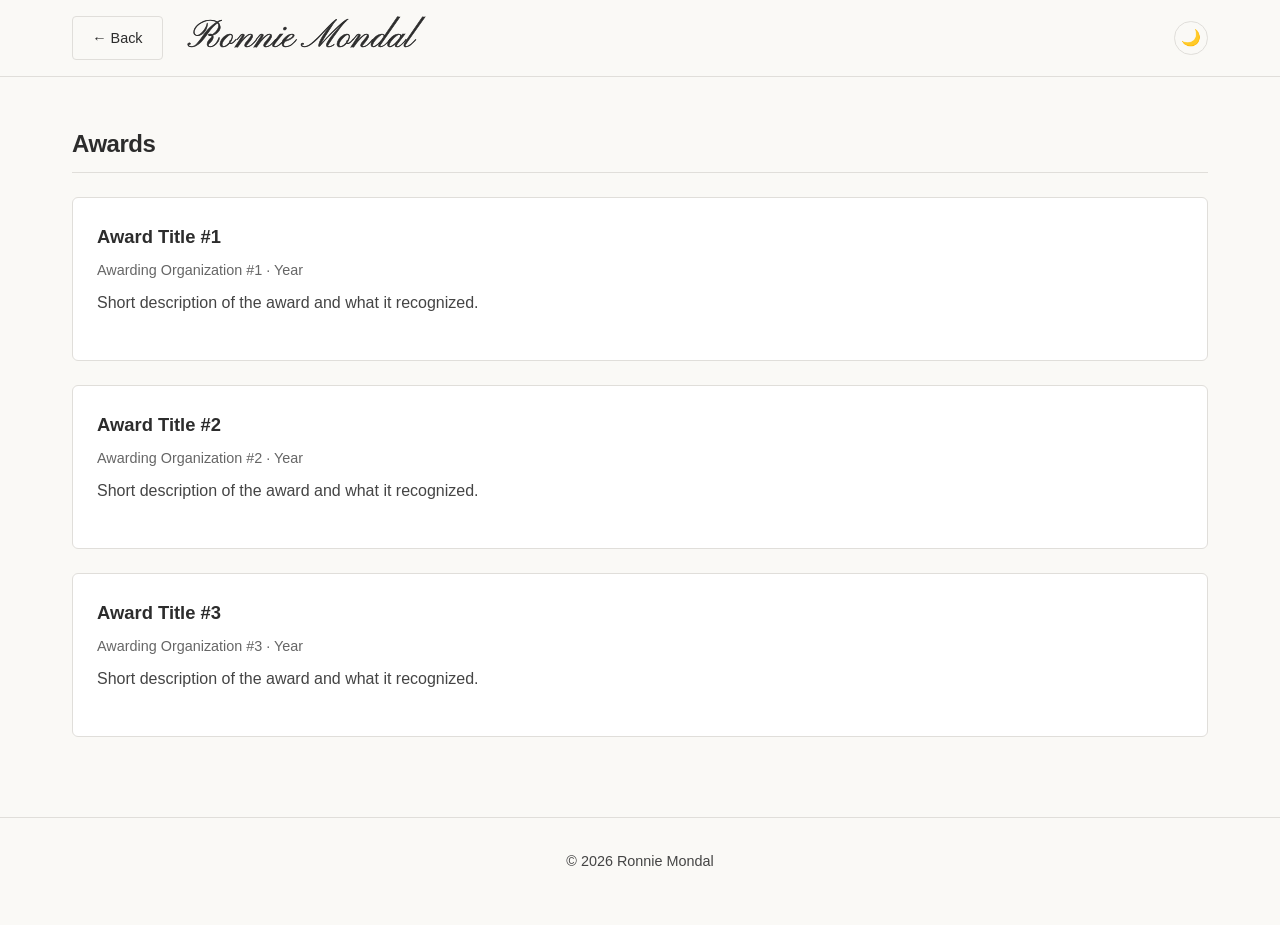
==== awards.html @ e4d65c93 "Add awards.html with award listings and styling" ====
<!DOCTYPE html>
<html lang="en">
<head>
<meta charset="UTF-8">
<meta name="viewport" content="width=device-width, initial-scale=1.0">
<title>Awards — Ronnie Mondal</title>
<script>try{var t=localStorage.getItem("theme");if(!t&&matchMedia("(prefers-color-scheme: dark)").matches)t="dark";if(t)document.documentElement.dataset.theme=t}catch(e){}</script>
<link rel="preconnect" href="https://fonts.googleapis.com">
<link rel="preconnect" href="https://fonts.gstatic.com" crossorigin>
<link href="https://fonts.googleapis.com/css2?family=Pinyon+Script&display=swap" rel="stylesheet">
<link rel="stylesheet" href="subpage.css">
<link rel="stylesheet" href="theme.css">
</head>
<body data-translate>
<header>
  <div class="container">
    <a href="index.html" class="btn btn-outline">&larr; Back</a>
    <a href="index.html" class="sub-logo notranslate" translate="no">Ronnie Mondal</a>
    <button id="theme-toggle" class="theme-toggle" aria-label="Toggle dark mode">🌙</button>
  </div>
</header>
<div id="translate-banner">This page was translated automatically by Google Translate and may contain errors.</div>
<div class="container">
  <section>
    <h2>Awards</h2>
    <!-- Copy a card for each new award. Newest first: add new ones at the top. -->
    <div class="card">
      <h3>Award Title #1</h3>
      <p class="meta">Awarding Organization #1 · Year</p>
      <p>Short description of the award and what it recognized.</p>
    </div>
    <div class="card">
      <h3>Award Title #2</h3>
      <p class="meta">Awarding Organization #2 · Year</p>
      <p>Short description of the award and what it recognized.</p>
    </div>
    <div class="card">
      <h3>Award Title #3</h3>
      <p class="meta">Awarding Organization #3 · Year</p>
      <p>Short description of the award and what it recognized.</p>
    </div>
  </section>
</div>
<footer><div class="container"><p>© 2026 Ronnie Mondal</p></div></footer>
<div id="google_translate_element" style="position:absolute;left:-9999px;top:0"></div>
<script src="site.js"></script>
</body>
</html>
---- subpage.css ----
/* subpage.css - base styles for experience/education/musings/sketches pages */
:root{--bg-color:#faf9f6;--text-color:#2c2c2c;--accent-color:#0066cc;--border-color:#e0deda;--card-bg:#fff;--transition:all .2s ease}
*{box-sizing:border-box;margin:0;padding:0}
body{font-family:-apple-system,BlinkMacSystemFont,"Segoe UI",Roboto,Helvetica,Arial,sans-serif;background:var(--bg-color);color:var(--text-color);line-height:1.6}
.container{max-width:1200px;margin:0 auto;padding:0 2rem}
header{position:sticky;top:0;z-index:50;background:var(--bg-color);border-bottom:1px solid var(--border-color);margin-bottom:3rem}
header .container{display:flex;justify-content:space-between;align-items:center;padding-top:1rem;padding-bottom:1rem}
h2{font-size:1.5rem;font-weight:600;margin-bottom:1.5rem;letter-spacing:-.5px;border-bottom:1px solid var(--border-color);padding-bottom:.5rem}
p{margin-bottom:1.25rem;color:#444}
section{margin-bottom:5rem}
.btn-group{display:flex;gap:1rem;margin-top:1.5rem;flex-wrap:wrap}
.btn{display:inline-block;background:var(--text-color);color:#fff;padding:.6rem 1.2rem;border-radius:4px;text-decoration:none;font-size:.9rem;font-weight:500;transition:var(--transition);border:0;cursor:pointer;font-family:inherit}
.btn:hover{background:var(--accent-color)}
.btn-outline{background:transparent;color:var(--text-color);border:1px solid var(--border-color)}
.btn-outline:hover{background:var(--border-color);color:var(--text-color)}
.card{background:var(--card-bg);border:1px solid var(--border-color);border-radius:6px;padding:1.5rem;margin-bottom:1.5rem;transition:var(--transition)}
.card:hover{border-color:#bbb}
.card h3{font-size:1.15rem;margin-bottom:.5rem}
.meta{color:#666;font-size:.9rem;margin-bottom:.5rem}
.sketch-grid{display:grid;grid-template-columns:repeat(4,1fr);gap:6px}
.sketch-grid button{border:0;padding:0;cursor:pointer;aspect-ratio:1/1;overflow:hidden;background:#e8e6e1}
.sketch-grid img{width:100%;height:100%;object-fit:cover;display:block;transition:transform .25s ease}
.sketch-grid button:hover img{transform:scale(1.06)}
#lightbox{position:fixed;inset:0;background:rgba(0,0,0,.92);display:none;align-items:center;justify-content:center;z-index:100}
#lightbox.open{display:flex}
#lightbox img{max-width:92vw;max-height:90vh;object-fit:contain}
#lightbox button{position:absolute;background:none;border:0;color:#fff;font-size:2.5rem;cursor:pointer;padding:1rem}
#lb-close{top:0;right:.5rem}#lb-prev{left:.5rem}#lb-next{right:.5rem}
footer{text-align:center;border-top:1px solid var(--border-color);padding:2rem 0;color:#777;font-size:.9rem}
/* Google Translate helpers */
#translate-banner{display:none;background:#fff8e1;border-bottom:1px solid #f0e2b0;color:#6b5a1e;text-align:center;font-size:.85rem;padding:.5rem 1rem;margin:-3rem 0 3rem}
iframe.skiptranslate,.goog-te-banner-frame,.VIpgJd-ZVi9od-ORHb-OEVmcd,.VIpgJd-ZVi9od-aZ2wEe-wOHMyf{display:none!important;visibility:hidden!important;height:0!important}
html,body{top:0!important;margin-top:0!important;position:static!important}
header{top:0!important}
@media(max-width:900px){.sketch-grid{grid-template-columns:repeat(3,1fr)}}
@media(max-width:700px){.container{padding:0 1rem}.sketch-grid{grid-template-columns:repeat(2,1fr)}}
---- theme.css ----
/* theme.css - dark mode, dropdown menus, contact grid. Linked AFTER the main <style>. */
nav{align-items:center}
.dropdown{position:relative;padding:.5rem 0;margin:-.5rem 0}
.dropbtn{cursor:pointer}
.dropdown-menu{display:none;position:absolute;top:100%;left:-.75rem;min-width:150px;padding:.4rem 0;background:var(--card-bg);border:1px solid var(--border-color);border-radius:6px;box-shadow:0 6px 18px rgba(0,0,0,.12);z-index:60}
.dropdown-menu a{display:block;padding:.5rem 1rem;white-space:nowrap}
.dropdown:hover .dropdown-menu,.dropdown:focus-within .dropdown-menu,.dropdown.open .dropdown-menu{display:block}
.theme-toggle{background:none;border:1px solid var(--border-color);border-radius:50%;width:2.1rem;height:2.1rem;cursor:pointer;font-size:1rem;line-height:1;padding:0}
.theme-toggle:hover{border-color:var(--accent-color)}
.contact-list{grid-template-columns:repeat(3,minmax(0,280px));justify-content:center}
@media(max-width:800px){.contact-list{grid-template-columns:minmax(0,320px)}}
/* Dark mode */
:root[data-theme="dark"]{color-scheme:dark;--bg-color:#16171a;--text-color:#e8e6e1;--accent-color:#6db3ff;--border-color:#33353a;--card-bg:#202226}
[data-theme="dark"] p{color:#c9c7c2}
[data-theme="dark"] nav a{color:#aaa}
[data-theme="dark"] nav a:hover{color:var(--accent-color)}
[data-theme="dark"] .subtitle{color:#b5b3ae}
[data-theme="dark"] .meta{color:#9a9892}
[data-theme="dark"] .tag{background:#2c2e33;color:#bbb}
[data-theme="dark"] .hero img,[data-theme="dark"] .img-placeholder{background:#2a2c30;color:#888}
[data-theme="dark"] .card:hover{border-color:#555}
[data-theme="dark"] .btn{color:#16171a}
[data-theme="dark"] .btn-outline{color:var(--text-color)}
[data-theme="dark"] .sketch-grid button{background:#2a2c30}
[data-theme="dark"] footer{color:#888}
[data-theme="dark"] #translate-banner{background:#3a331c;border-color:#554b25;color:#e8d9a0}
.sub-logo{font-family:"Pinyon Script",cursive;font-size:2.4rem;font-weight:400;line-height:1;color:var(--text-color);text-decoration:none;-webkit-text-stroke:.6px var(--text-color);letter-spacing:.5px;margin-right:auto;margin-left:1.5rem;white-space:nowrap}
.sub-logo.logo-plain{font-family:-apple-system,BlinkMacSystemFont,"Segoe UI",Roboto,sans-serif;font-size:1.4rem;font-weight:700;-webkit-text-stroke:0}
@media(max-width:700px){.sub-logo{font-size:1.4rem;margin-left:.75rem}.sub-logo.logo-plain{font-size:1rem}}
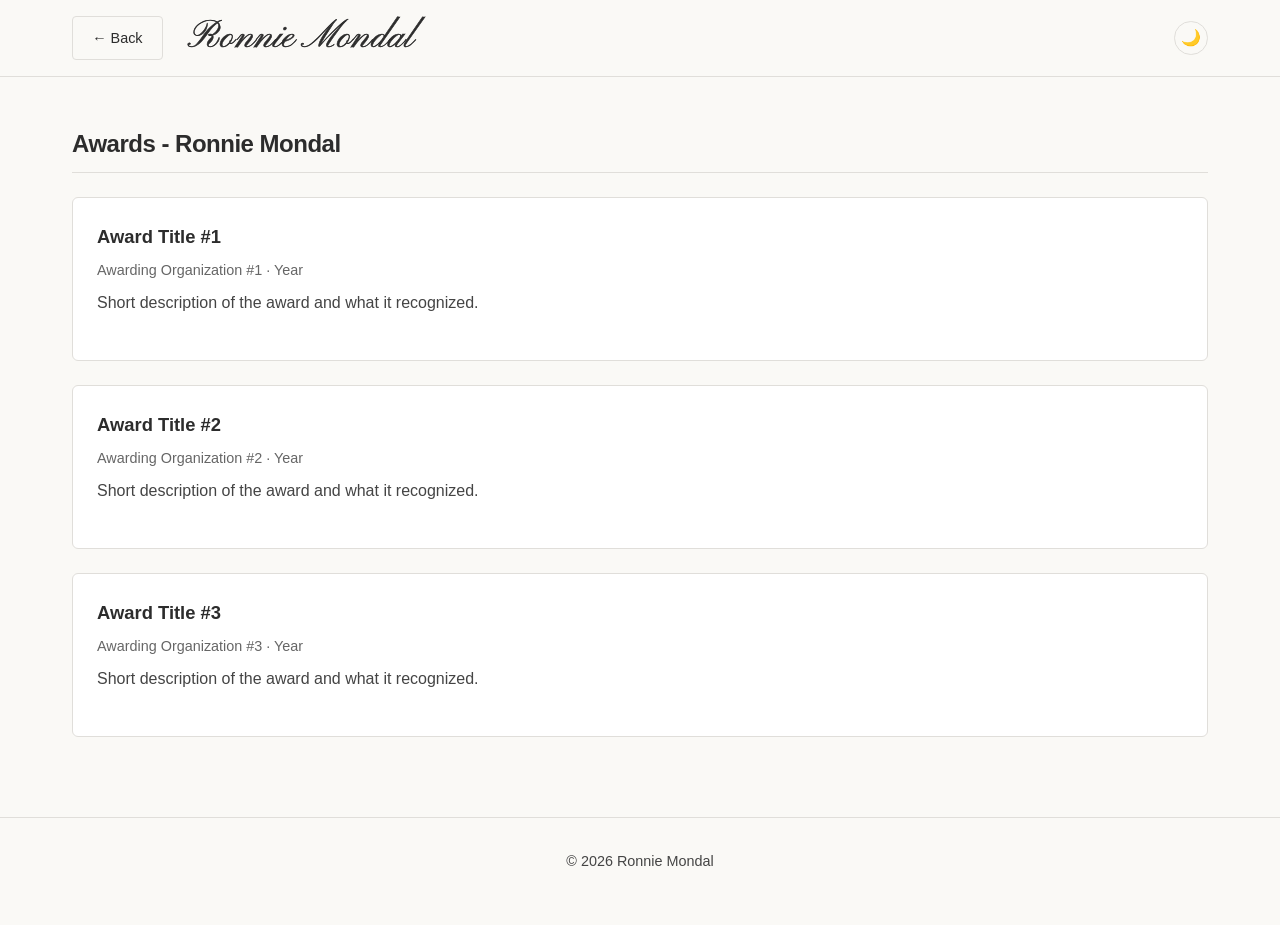
==== commit 7326a143: "Update awards section header with name" ====
--- a/awards.html
+++ b/awards.html
@@ -22,7 +22,7 @@
 <div id="translate-banner">This page was translated automatically by Google Translate and may contain errors.</div>
 <div class="container">
   <section>
-    <h2>Awards</h2>
+    <h2>Awards - Ronnie Mondal</h2>
     <!-- Copy a card for each new award. Newest first: add new ones at the top. -->
     <div class="card">
       <h3>Award Title #1</h3>
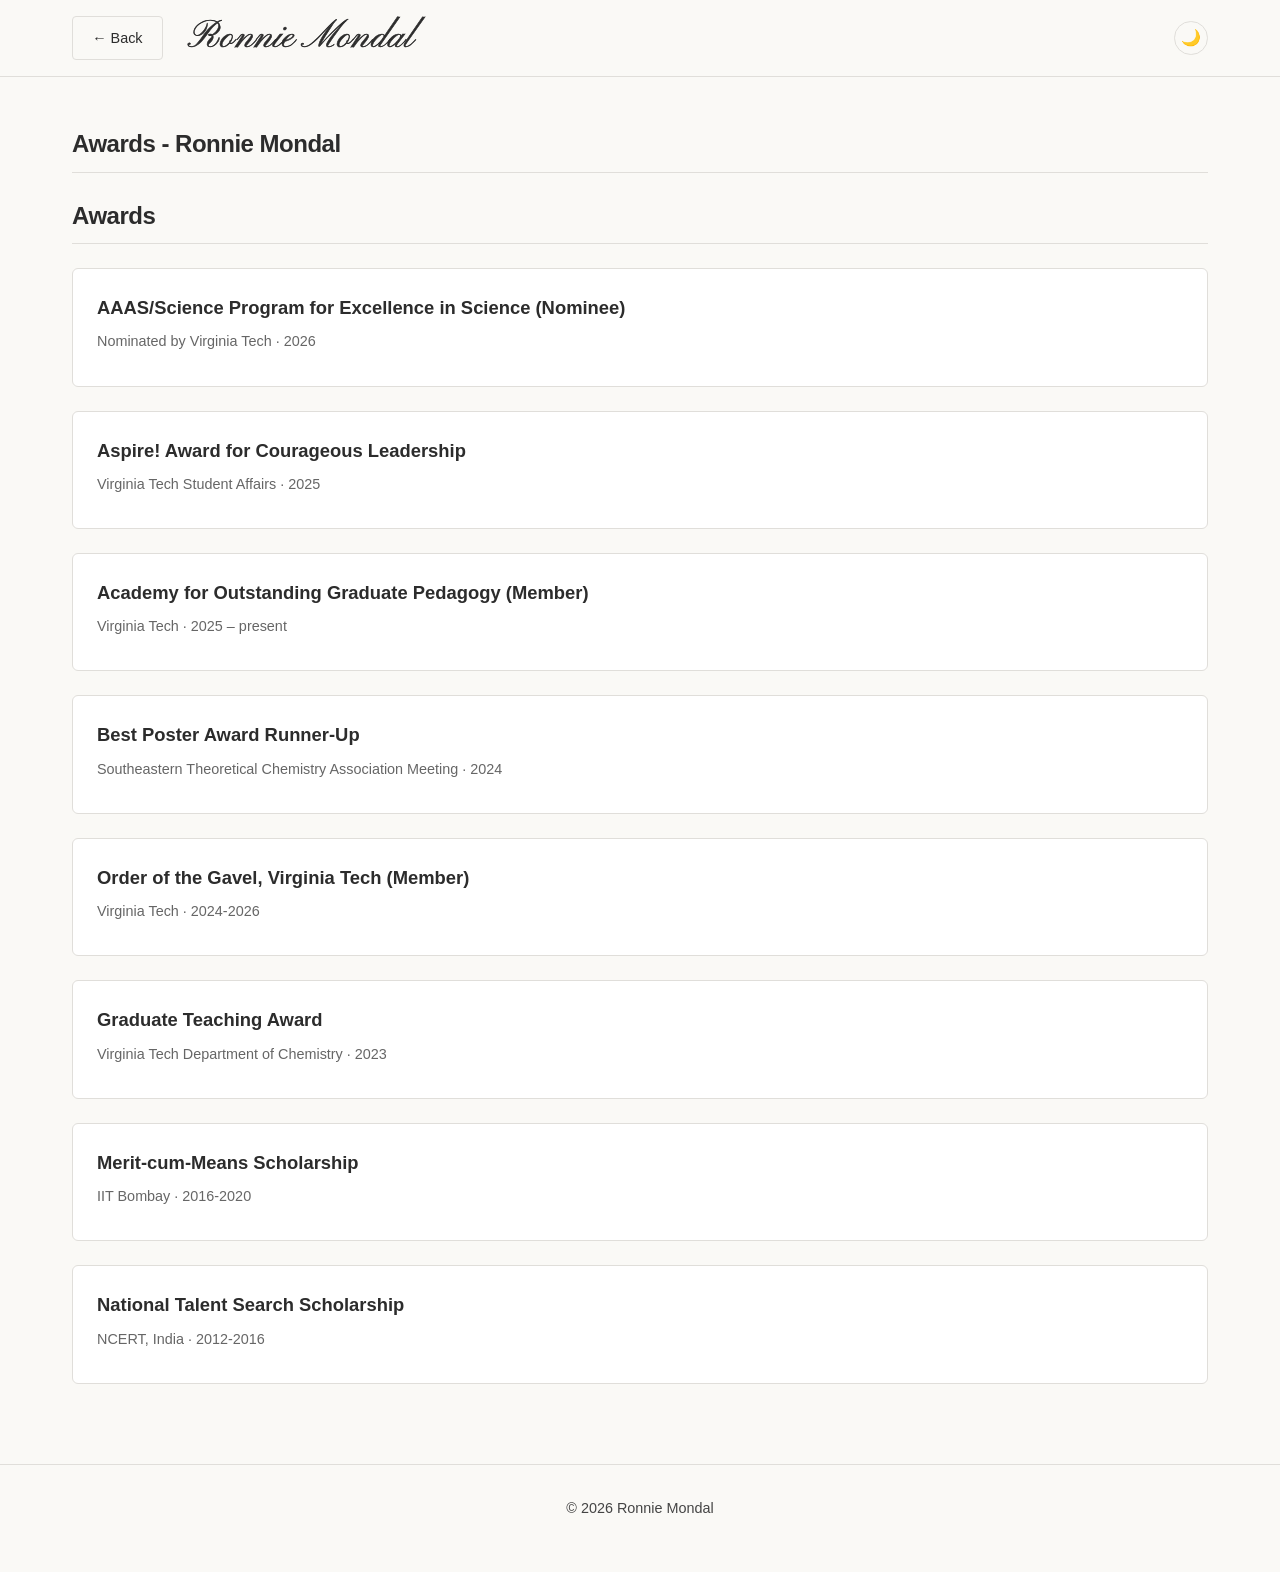
==== commit e64300c0: "Update awards section with new awards" ====
--- a/awards.html
+++ b/awards.html
@@ -24,21 +24,41 @@
   <section>
     <h2>Awards - Ronnie Mondal</h2>
     <!-- Copy a card for each new award. Newest first: add new ones at the top. -->
+      <section>
+    <h2>Awards</h2>
     <div class="card">
-      <h3>Award Title #1</h3>
-      <p class="meta">Awarding Organization #1 · Year</p>
-      <p>Short description of the award and what it recognized.</p>
+      <h3>AAAS/Science Program for Excellence in Science (Nominee)</h3>
+      <p class="meta">Nominated by Virginia Tech · 2026</p>
     </div>
     <div class="card">
-      <h3>Award Title #2</h3>
-      <p class="meta">Awarding Organization #2 · Year</p>
-      <p>Short description of the award and what it recognized.</p>
+      <h3>Aspire! Award for Courageous Leadership</h3>
+      <p class="meta">Virginia Tech Student Affairs · 2025</p>
     </div>
     <div class="card">
-      <h3>Award Title #3</h3>
-      <p class="meta">Awarding Organization #3 · Year</p>
-      <p>Short description of the award and what it recognized.</p>
+      <h3>Academy for Outstanding Graduate Pedagogy (Member)</h3>
+      <p class="meta">Virginia Tech · 2025 – present</p>
     </div>
+    <div class="card">
+      <h3>Best Poster Award Runner-Up</h3>
+      <p class="meta">Southeastern Theoretical Chemistry Association Meeting · 2024</p>
+    </div>
+    <div class="card">
+      <h3>Order of the Gavel, Virginia Tech (Member)</h3>
+      <p class="meta">Virginia Tech · 2024-2026</p>
+    </div>
+    <div class="card">
+      <h3>Graduate Teaching Award</h3>
+      <p class="meta">Virginia Tech Department of Chemistry · 2023</p>
+    </div>
+    <div class="card">
+      <h3>Merit-cum-Means Scholarship</h3>
+      <p class="meta">IIT Bombay · 2016-2020</p>
+    </div>
+    <div class="card">
+      <h3>National Talent Search Scholarship</h3>
+      <p class="meta">NCERT, India · 2012-2016</p>
+    </div>
+  </section>
   </section>
 </div>
 <footer><div class="container"><p>© 2026 Ronnie Mondal</p></div></footer>
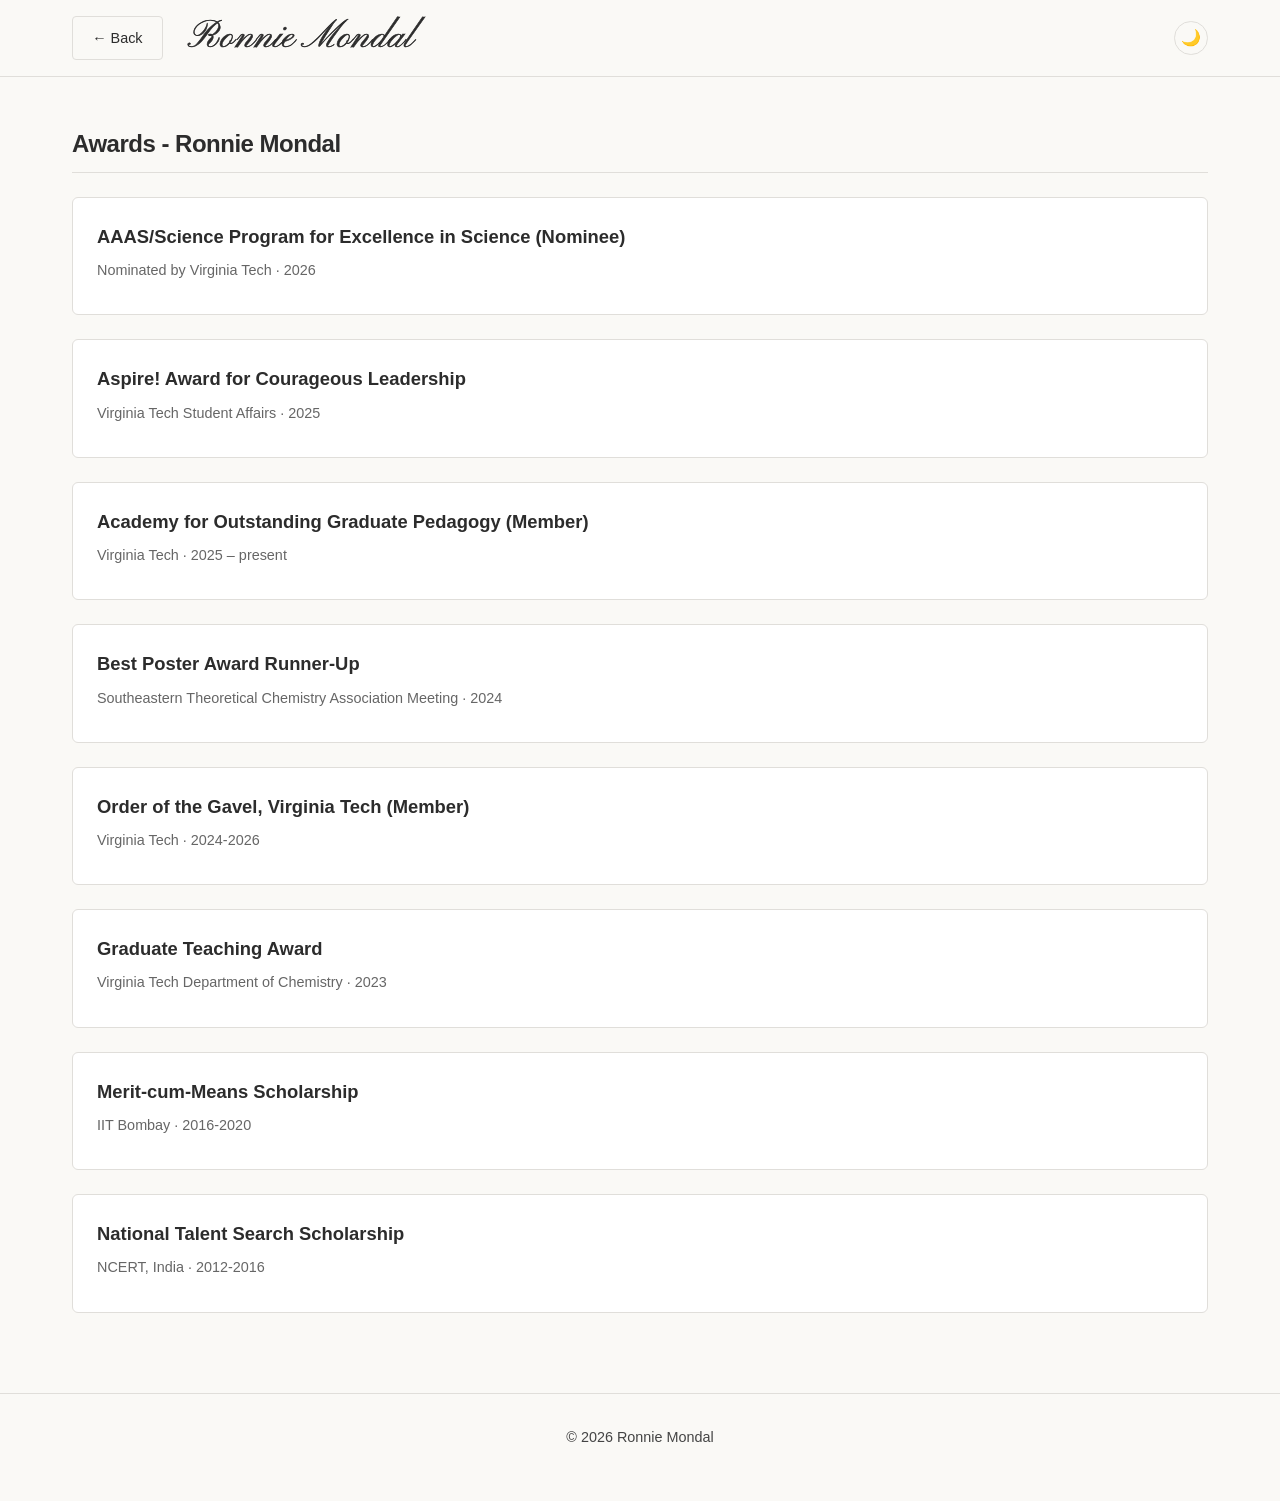
==== commit d048ccf6: "Remove duplicate awards section header Removed duplicate section header for awards." ====
--- a/awards.html
+++ b/awards.html
@@ -24,8 +24,6 @@
   <section>
     <h2>Awards - Ronnie Mondal</h2>
     <!-- Copy a card for each new award. Newest first: add new ones at the top. -->
-      <section>
-    <h2>Awards</h2>
     <div class="card">
       <h3>AAAS/Science Program for Excellence in Science (Nominee)</h3>
       <p class="meta">Nominated by Virginia Tech · 2026</p>
--- a/theme.css
+++ b/theme.css
@@ -27,3 +27,6 @@
 .sub-logo{font-family:"Pinyon Script",cursive;font-size:2.4rem;font-weight:400;line-height:1;color:var(--text-color);text-decoration:none;-webkit-text-stroke:.6px var(--text-color);letter-spacing:.5px;margin-right:auto;margin-left:1.5rem;white-space:nowrap}
 .sub-logo.logo-plain{font-family:-apple-system,BlinkMacSystemFont,"Segoe UI",Roboto,sans-serif;font-size:1.4rem;font-weight:700;-webkit-text-stroke:0}
 @media(max-width:700px){.sub-logo{font-size:1.4rem;margin-left:.75rem}.sub-logo.logo-plain{font-size:1rem}}
+.card ul{margin:.75rem 0 0 1.25rem;padding:0}
+.card li{color:#444;margin-bottom:.6rem}
+[data-theme="dark"] .card li{color:#c9c7c2}
